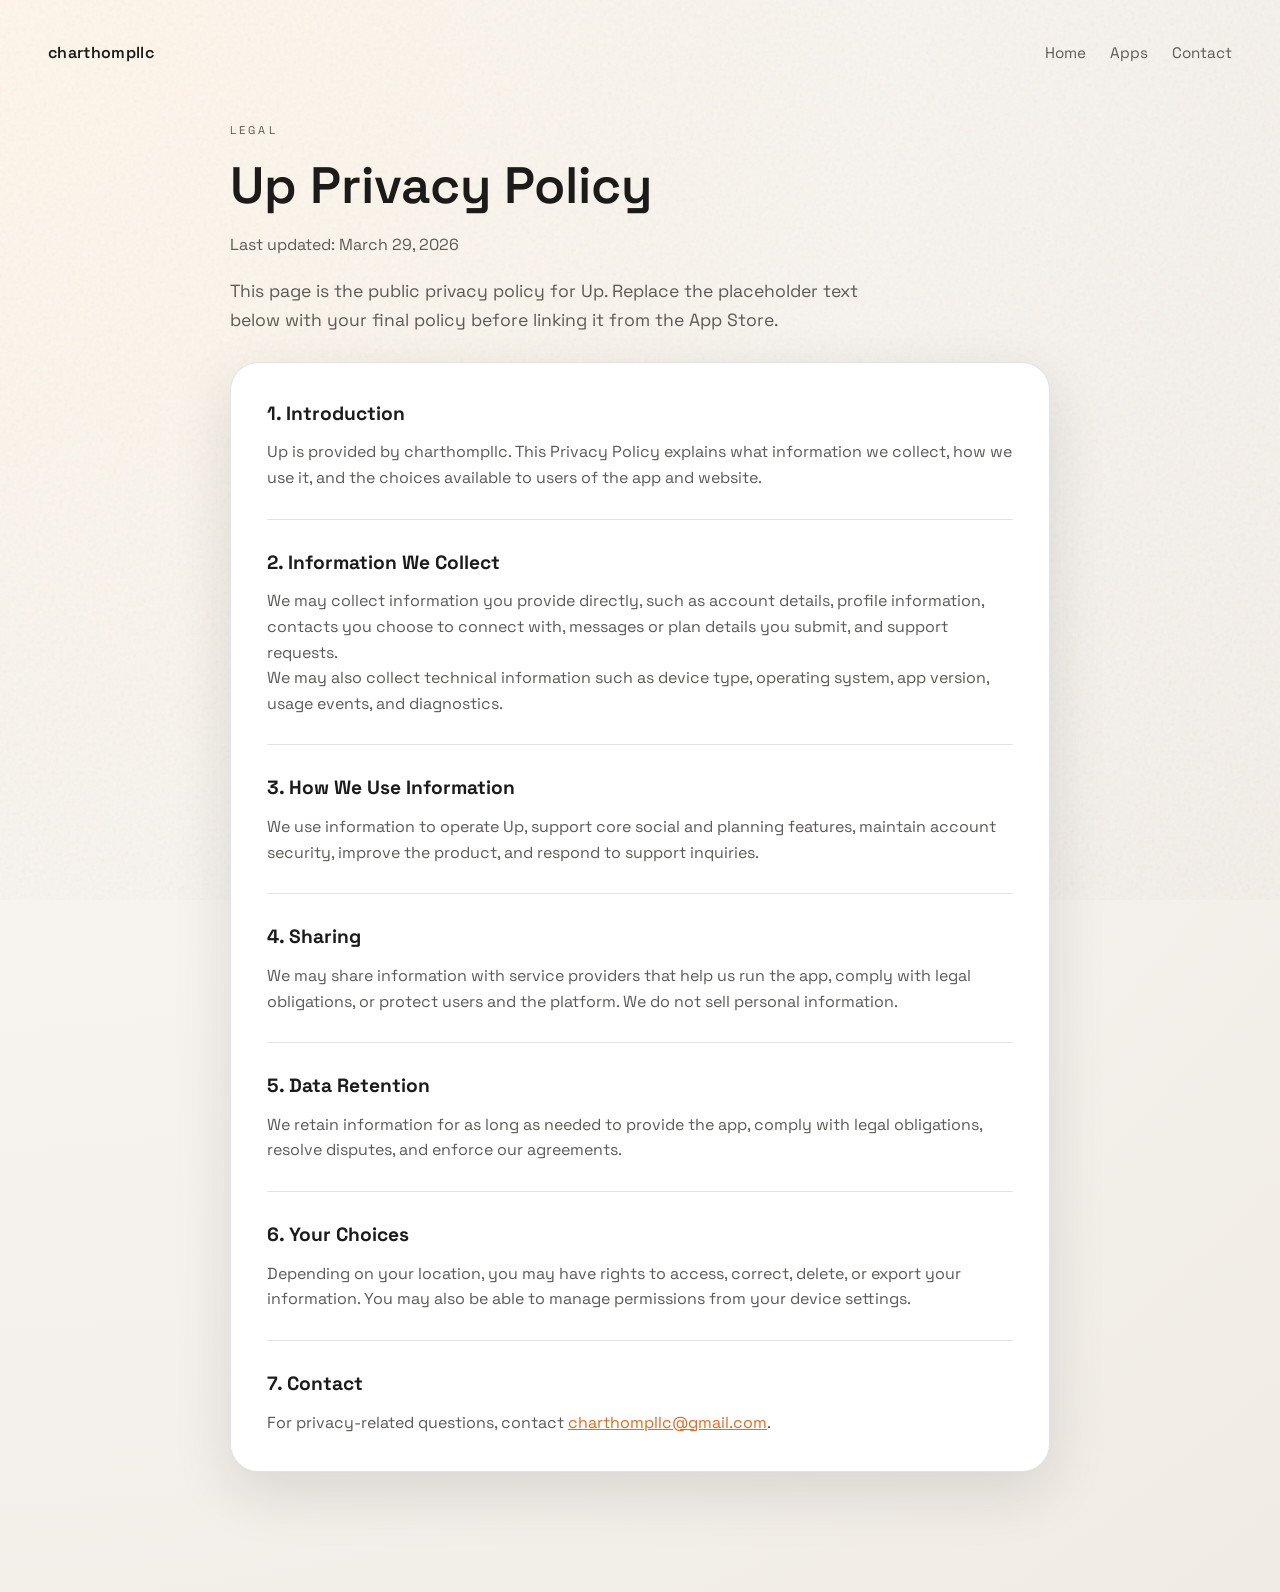
==== up-privacy-policy.html @ 117a2d9e "privacy policy scaffolding" ====
<!doctype html>
<html lang="en">
  <head>
    <meta charset="utf-8" />
    <meta name="viewport" content="width=device-width, initial-scale=1" />
    <title>Up Privacy Policy | charthompllc</title>
    <meta
      name="description"
      content="Privacy Policy for Up, a charthompllc app."
    />
    <link rel="preconnect" href="https://fonts.googleapis.com" />
    <link rel="preconnect" href="https://fonts.gstatic.com" crossorigin />
    <link
      href="https://fonts.googleapis.com/css2?family=Space+Grotesk:wght@300;400;500;600;700&family=Source+Serif+4:wght@300;400;500;600&display=swap"
      rel="stylesheet"
    />
    <link rel="stylesheet" href="styles.css" />
  </head>
  <body>
    <div class="grain"></div>
    <main class="legal-page">
      <nav class="nav legal-nav">
        <div class="logo">charthompllc</div>
        <div class="nav-links">
          <a href="index.html">Home</a>
          <a href="index.html#apps">Apps</a>
          <a href="index.html#contact">Contact</a>
        </div>
      </nav>

      <section class="legal-shell">
        <p class="eyebrow">Legal</p>
        <h1>Up Privacy Policy</h1>
        <p class="legal-meta">Last updated: March 29, 2026</p>
        <p class="lead legal-lead">
          This page is the public privacy policy for Up. Replace the placeholder
          text below with your final policy before linking it from the App Store.
        </p>

        <div class="legal-card">
          <section class="legal-section">
            <h2>1. Introduction</h2>
            <p>
              Up is provided by charthompllc. This Privacy Policy explains what
              information we collect, how we use it, and the choices available
              to users of the app and website.
            </p>
          </section>

          <section class="legal-section">
            <h2>2. Information We Collect</h2>
            <p>
              We may collect information you provide directly, such as account
              details, profile information, contacts you choose to connect with,
              messages or plan details you submit, and support requests.
            </p>
            <p>
              We may also collect technical information such as device type,
              operating system, app version, usage events, and diagnostics.
            </p>
          </section>

          <section class="legal-section">
            <h2>3. How We Use Information</h2>
            <p>
              We use information to operate Up, support core social and planning
              features, maintain account security, improve the product, and
              respond to support inquiries.
            </p>
          </section>

          <section class="legal-section">
            <h2>4. Sharing</h2>
            <p>
              We may share information with service providers that help us run
              the app, comply with legal obligations, or protect users and the
              platform. We do not sell personal information.
            </p>
          </section>

          <section class="legal-section">
            <h2>5. Data Retention</h2>
            <p>
              We retain information for as long as needed to provide the app,
              comply with legal obligations, resolve disputes, and enforce our
              agreements.
            </p>
          </section>

          <section class="legal-section">
            <h2>6. Your Choices</h2>
            <p>
              Depending on your location, you may have rights to access, correct,
              delete, or export your information. You may also be able to manage
              permissions from your device settings.
            </p>
          </section>

          <section class="legal-section">
            <h2>7. Contact</h2>
            <p>
              For privacy-related questions, contact
              <a href="mailto:charthompllc@gmail.com">charthompllc@gmail.com</a>.
            </p>
          </section>
        </div>
      </section>
    </main>
  </body>
</html>
---- styles.css ----
:root {
  color-scheme: light;
  --bg: #f7f4ef;
  --bg-alt: #efe9e0;
  --ink: #1c1b19;
  --muted: #5c5a55;
  --accent: #ff7b2f;
  --accent-dark: #e5681f;
  --card: #ffffff;
  --line: rgba(28, 27, 25, 0.12);
  --shadow: 0 20px 60px rgba(28, 27, 25, 0.12);
}

* {
  box-sizing: border-box;
  margin: 0;
  padding: 0;
}

body {
  font-family: "Space Grotesk", "Helvetica Neue", sans-serif;
  color: var(--ink);
  background: radial-gradient(circle at top left, #fff6ea 0%, var(--bg) 45%, #f0ebe5 100%);
  min-height: 100vh;
  line-height: 1.6;
  padding: 32px 48px 48px;
  position: relative;
  overflow-x: hidden;
}

.grain {
  position: fixed;
  inset: 0;
  background-image: url("data:image/svg+xml,%3Csvg viewBox='0 0 200 200' xmlns='http://www.w3.org/2000/svg'%3E%3Cfilter id='n'%3E%3CfeTurbulence type='fractalNoise' baseFrequency='1.1' numOctaves='2' stitchTiles='stitch'/%3E%3C/filter%3E%3Crect width='200' height='200' filter='url(%23n)' opacity='0.08'/%3E%3C/svg%3E");
  mix-blend-mode: multiply;
  pointer-events: none;
  z-index: 0;
}

.site-header,
main,
.site-footer {
  position: relative;
  z-index: 1;
}

.nav {
  display: flex;
  justify-content: space-between;
  align-items: center;
  padding: 8px 0 40px;
}

.logo {
  font-weight: 600;
  letter-spacing: 0.02em;
  text-transform: lowercase;
}

.nav-links {
  display: flex;
  gap: 24px;
}

.nav a {
  color: var(--muted);
  text-decoration: none;
  font-size: 0.95rem;
  transition: color 0.2s ease;
}

.nav a:hover {
  color: var(--ink);
}

.hero {
  display: grid;
  grid-template-columns: minmax(0, 1.1fr) minmax(0, 0.9fr);
  gap: 48px;
  align-items: center;
  padding: 32px 0 56px;
}

.eyebrow {
  text-transform: uppercase;
  letter-spacing: 0.28em;
  font-size: 0.7rem;
  color: var(--muted);
  margin-bottom: 18px;
}

h1 {
  font-size: clamp(2.6rem, 4vw, 4rem);
  line-height: 1.1;
  font-weight: 600;
  margin-bottom: 18px;
}

.lead {
  font-size: 1.1rem;
  color: var(--muted);
  max-width: 520px;
}

.cta-row {
  display: flex;
  gap: 16px;
  margin-top: 28px;
}

.btn {
  display: inline-flex;
  align-items: center;
  justify-content: center;
  padding: 12px 22px;
  border-radius: 999px;
  font-weight: 500;
  text-decoration: none;
  border: 1px solid transparent;
  transition: transform 0.2s ease, box-shadow 0.2s ease;
}

.btn.primary {
  background: var(--accent);
  color: #fff;
  box-shadow: 0 14px 30px rgba(255, 123, 47, 0.35);
}

.btn.primary:hover {
  transform: translateY(-2px);
  box-shadow: 0 18px 36px rgba(255, 123, 47, 0.35);
}

.btn.ghost {
  border-color: var(--line);
  color: var(--ink);
  background: rgba(255, 255, 255, 0.6);
}

.hero-card {
  background: var(--card);
  border-radius: 28px;
  padding: 28px;
  box-shadow: var(--shadow);
  border: 1px solid rgba(255, 255, 255, 0.6);
  backdrop-filter: blur(12px);
}

.card-top {
  display: flex;
  justify-content: space-between;
  align-items: center;
  margin-bottom: 18px;
}

.pill {
  padding: 6px 14px;
  border-radius: 999px;
  font-size: 0.75rem;
  background: var(--bg-alt);
  color: var(--muted);
}

.date {
  font-size: 0.85rem;
  color: var(--muted);
}

.hero-card h2 {
  font-size: 1.7rem;
  margin-bottom: 12px;
}

.hero-card p {
  color: var(--muted);
  margin-bottom: 20px;
}

.card-meta {
  display: grid;
  gap: 12px;
  grid-template-columns: repeat(2, minmax(0, 1fr));
}

.meta-label {
  display: block;
  font-size: 0.7rem;
  text-transform: uppercase;
  letter-spacing: 0.2em;
  color: var(--muted);
}

.meta-value {
  font-weight: 500;
}

.section {
  padding: 72px 0;
}

.section-header h2 {
  font-size: clamp(2rem, 3vw, 3rem);
  line-height: 1.2;
  max-width: 720px;
  margin-bottom: 16px;
}

.section-subtitle {
  color: var(--muted);
  max-width: 600px;
}

.app-grid {
  display: grid;
  grid-template-columns: repeat(2, minmax(0, 1fr));
  gap: 24px;
  margin-top: 36px;
}

.app-card {
  background: var(--card);
  border-radius: 24px;
  padding: 26px;
  border: 1px solid var(--line);
  box-shadow: 0 14px 40px rgba(28, 27, 25, 0.08);
}

.app-card.muted {
  background: #f6f1ea;
}

.app-header {
  display: flex;
  justify-content: space-between;
  align-items: center;
  margin-bottom: 8px;
}

.tag {
  font-size: 0.75rem;
  padding: 4px 12px;
  border-radius: 999px;
  background: rgba(255, 123, 47, 0.12);
  color: var(--accent-dark);
}

.app-subtitle {
  font-family: "Source Serif 4", serif;
  font-size: 1.1rem;
  color: var(--muted);
  margin-bottom: 16px;
}

.app-list {
  list-style: none;
  display: grid;
  gap: 8px;
  margin: 18px 0 16px;
}

.app-list li::before {
  content: "•";
  color: var(--accent-dark);
  margin-right: 8px;
}

.text-link {
  border: none;
  background: none;
  font-family: inherit;
  color: var(--muted);
  padding: 0;
  cursor: not-allowed;
}

.app-links {
  display: grid;
  gap: 10px;
}

.live-link {
  cursor: pointer;
  text-decoration: none;
}

.live-link:hover {
  color: var(--ink);
}

.legal-page {
  position: relative;
  z-index: 1;
}

.legal-nav {
  padding-bottom: 24px;
}

.legal-shell {
  max-width: 820px;
  margin: 0 auto;
  padding: 32px 0 72px;
}

.legal-meta {
  color: var(--muted);
  margin-bottom: 20px;
}

.legal-lead {
  max-width: 680px;
}

.legal-card {
  margin-top: 28px;
  background: var(--card);
  border: 1px solid var(--line);
  border-radius: 28px;
  box-shadow: var(--shadow);
  padding: 36px;
}

.legal-section + .legal-section {
  margin-top: 28px;
  padding-top: 28px;
  border-top: 1px solid var(--line);
}

.legal-section h2 {
  font-size: 1.2rem;
  margin-bottom: 10px;
}

.legal-section p {
  color: var(--muted);
}

.legal-section a {
  color: var(--accent-dark);
}

.about {
  background: linear-gradient(135deg, rgba(255, 123, 47, 0.08), rgba(255, 255, 255, 0));
  border-radius: 32px;
  padding: 72px 40px;
}

.about-grid {
  display: grid;
  grid-template-columns: minmax(0, 1fr) minmax(0, 1fr);
  gap: 32px;
}

.about-grid h2 {
  font-size: clamp(2rem, 3vw, 2.8rem);
  line-height: 1.2;
}

.about-grid p {
  color: var(--muted);
  margin-bottom: 24px;
}

.about-stats {
  display: grid;
  grid-template-columns: repeat(3, minmax(0, 1fr));
  gap: 16px;
}

.stat {
  font-size: 1.6rem;
  font-weight: 600;
}

.stat-label {
  display: block;
  font-size: 0.75rem;
  text-transform: uppercase;
  letter-spacing: 0.2em;
  color: var(--muted);
}

.contact-card {
  display: grid;
  grid-template-columns: minmax(0, 1.2fr) minmax(0, 0.8fr);
  gap: 24px;
  background: var(--card);
  border-radius: 28px;
  padding: 36px;
  border: 1px solid var(--line);
  box-shadow: var(--shadow);
}

.contact-actions {
  display: flex;
  flex-direction: column;
  gap: 12px;
  justify-content: center;
}

.footnote {
  font-size: 0.85rem;
  color: var(--muted);
}

.site-footer {
  display: grid;
  grid-template-columns: minmax(0, 1fr) minmax(0, 1fr);
  gap: 16px;
  padding: 48px 0 0;
  color: var(--muted);
}

.footer-links {
  display: flex;
  gap: 16px;
  justify-content: flex-end;
}

.footer-links a {
  color: var(--muted);
  text-decoration: none;
}

.copyright {
  grid-column: 1 / -1;
  font-size: 0.85rem;
  color: var(--muted);
  border-top: 1px solid var(--line);
  padding-top: 16px;
}

@media (max-width: 900px) {
  body {
    padding: 24px;
  }

  .hero {
    grid-template-columns: 1fr;
  }

  .nav {
    flex-direction: column;
    gap: 16px;
  }

  .nav-links {
    flex-wrap: wrap;
    justify-content: center;
  }

  .app-grid,
  .about-grid,
  .contact-card,
  .site-footer {
    grid-template-columns: 1fr;
  }

  .about {
    padding: 56px 24px;
  }

  .legal-card {
    padding: 28px;
  }

  .footer-links {
    justify-content: flex-start;
  }
}

@media (max-width: 600px) {
  .cta-row {
    flex-direction: column;
    align-items: flex-start;
  }

  .contact-card {
    padding: 28px;
  }
}
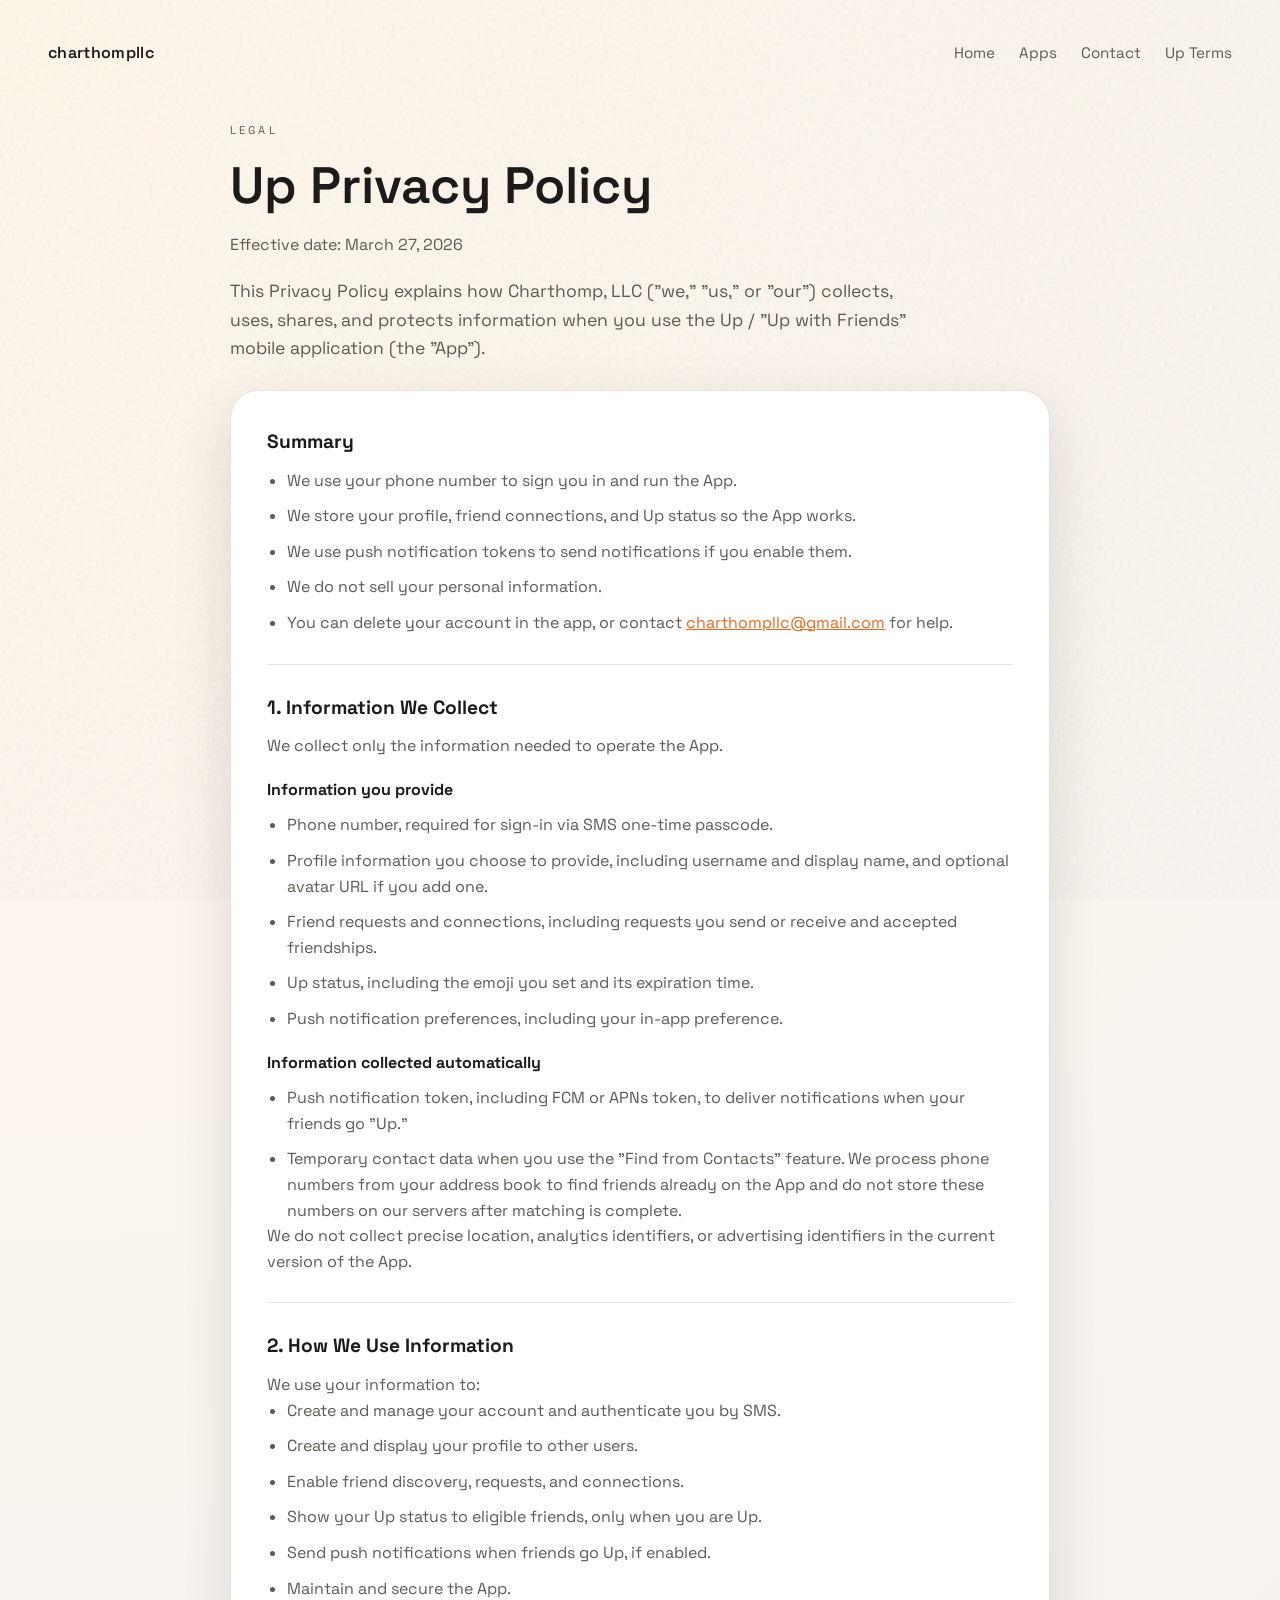
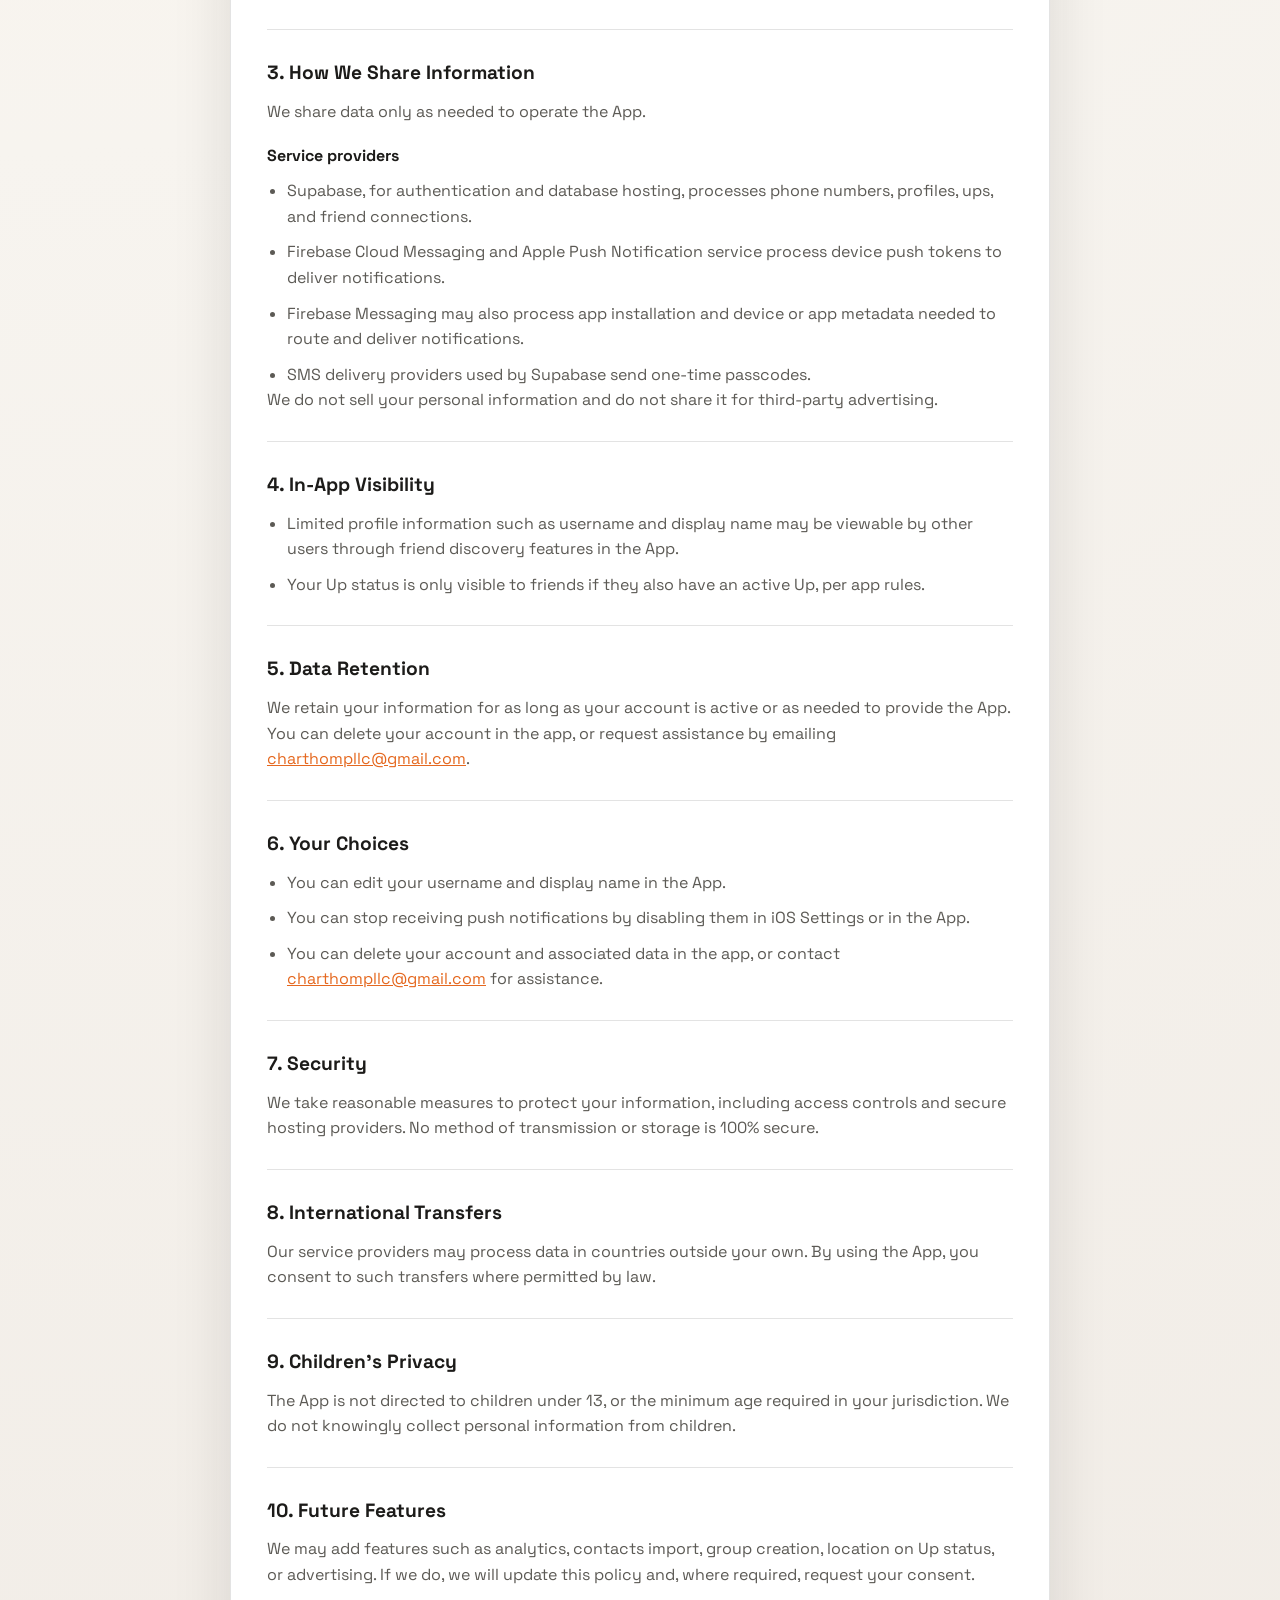
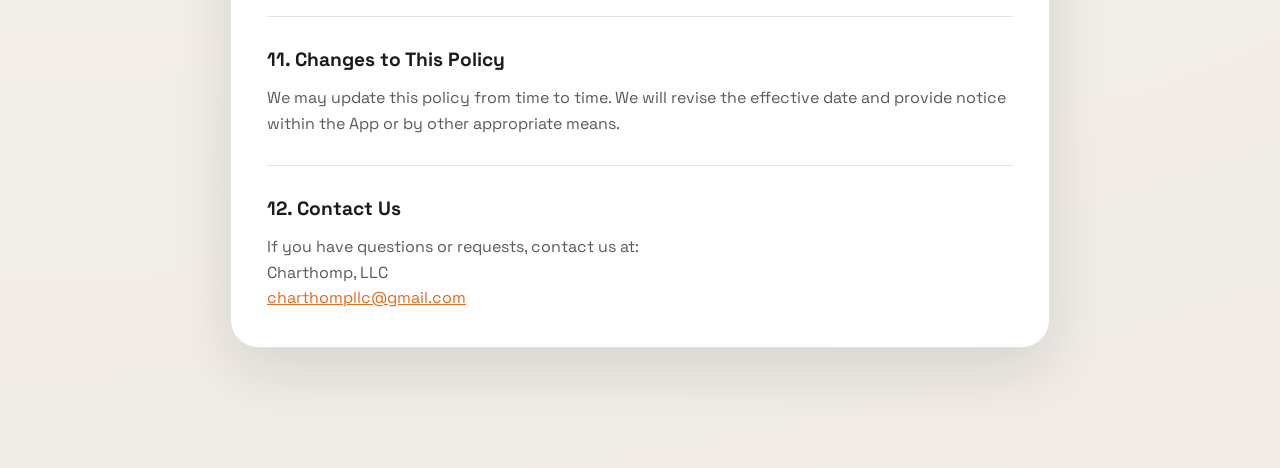
==== commit 6ff17194: "use action policy and tos" ====
--- a/up-privacy-policy.html
+++ b/up-privacy-policy.html
@@ -25,82 +25,167 @@
           <a href="index.html">Home</a>
           <a href="index.html#apps">Apps</a>
           <a href="index.html#contact">Contact</a>
+          <a href="up-terms-of-service.html">Up Terms</a>
         </div>
       </nav>
 
       <section class="legal-shell">
         <p class="eyebrow">Legal</p>
         <h1>Up Privacy Policy</h1>
-        <p class="legal-meta">Last updated: March 29, 2026</p>
+        <p class="legal-meta">Effective date: March 27, 2026</p>
         <p class="lead legal-lead">
-          This page is the public privacy policy for Up. Replace the placeholder
-          text below with your final policy before linking it from the App Store.
+          This Privacy Policy explains how Charthomp, LLC ("we," "us," or
+          "our") collects, uses, shares, and protects information when you use
+          the Up / "Up with Friends" mobile application (the "App").
         </p>
 
         <div class="legal-card">
           <section class="legal-section">
-            <h2>1. Introduction</h2>
+            <h2>Summary</h2>
+            <ul class="legal-list">
+              <li>We use your phone number to sign you in and run the App.</li>
+              <li>We store your profile, friend connections, and Up status so the App works.</li>
+              <li>We use push notification tokens to send notifications if you enable them.</li>
+              <li>We do not sell your personal information.</li>
+              <li>
+                You can delete your account in the app, or contact
+                <a href="mailto:charthompllc@gmail.com">charthompllc@gmail.com</a>
+                for help.
+              </li>
+            </ul>
+          </section>
+
+          <section class="legal-section">
+            <h2>1. Information We Collect</h2>
+            <p>We collect only the information needed to operate the App.</p>
+            <h3>Information you provide</h3>
+            <ul class="legal-list">
+              <li>Phone number, required for sign-in via SMS one-time passcode.</li>
+              <li>Profile information you choose to provide, including username and display name, and optional avatar URL if you add one.</li>
+              <li>Friend requests and connections, including requests you send or receive and accepted friendships.</li>
+              <li>Up status, including the emoji you set and its expiration time.</li>
+              <li>Push notification preferences, including your in-app preference.</li>
+            </ul>
+            <h3>Information collected automatically</h3>
+            <ul class="legal-list">
+              <li>Push notification token, including FCM or APNs token, to deliver notifications when your friends go "Up."</li>
+              <li>Temporary contact data when you use the "Find from Contacts" feature. We process phone numbers from your address book to find friends already on the App and do not store these numbers on our servers after matching is complete.</li>
+            </ul>
             <p>
-              Up is provided by charthompllc. This Privacy Policy explains what
-              information we collect, how we use it, and the choices available
-              to users of the app and website.
+              We do not collect precise location, analytics identifiers, or
+              advertising identifiers in the current version of the App.
             </p>
           </section>
 
           <section class="legal-section">
-            <h2>2. Information We Collect</h2>
+            <h2>2. How We Use Information</h2>
+            <p>We use your information to:</p>
+            <ul class="legal-list">
+              <li>Create and manage your account and authenticate you by SMS.</li>
+              <li>Create and display your profile to other users.</li>
+              <li>Enable friend discovery, requests, and connections.</li>
+              <li>Show your Up status to eligible friends, only when you are Up.</li>
+              <li>Send push notifications when friends go Up, if enabled.</li>
+              <li>Maintain and secure the App.</li>
+            </ul>
+          </section>
+
+          <section class="legal-section">
+            <h2>3. How We Share Information</h2>
+            <p>We share data only as needed to operate the App.</p>
+            <h3>Service providers</h3>
+            <ul class="legal-list">
+              <li>Supabase, for authentication and database hosting, processes phone numbers, profiles, ups, and friend connections.</li>
+              <li>Firebase Cloud Messaging and Apple Push Notification service process device push tokens to deliver notifications.</li>
+              <li>Firebase Messaging may also process app installation and device or app metadata needed to route and deliver notifications.</li>
+              <li>SMS delivery providers used by Supabase send one-time passcodes.</li>
+            </ul>
             <p>
-              We may collect information you provide directly, such as account
-              details, profile information, contacts you choose to connect with,
-              messages or plan details you submit, and support requests.
-            </p>
-            <p>
-              We may also collect technical information such as device type,
-              operating system, app version, usage events, and diagnostics.
+              We do not sell your personal information and do not share it for
+              third-party advertising.
             </p>
           </section>
 
           <section class="legal-section">
-            <h2>3. How We Use Information</h2>
-            <p>
-              We use information to operate Up, support core social and planning
-              features, maintain account security, improve the product, and
-              respond to support inquiries.
-            </p>
-          </section>
-
-          <section class="legal-section">
-            <h2>4. Sharing</h2>
-            <p>
-              We may share information with service providers that help us run
-              the app, comply with legal obligations, or protect users and the
-              platform. We do not sell personal information.
-            </p>
+            <h2>4. In-App Visibility</h2>
+            <ul class="legal-list">
+              <li>Limited profile information such as username and display name may be viewable by other users through friend discovery features in the App.</li>
+              <li>Your Up status is only visible to friends if they also have an active Up, per app rules.</li>
+            </ul>
           </section>
 
           <section class="legal-section">
             <h2>5. Data Retention</h2>
             <p>
-              We retain information for as long as needed to provide the app,
-              comply with legal obligations, resolve disputes, and enforce our
-              agreements.
+              We retain your information for as long as your account is active
+              or as needed to provide the App. You can delete your account in
+              the app, or request assistance by emailing
+              <a href="mailto:charthompllc@gmail.com">charthompllc@gmail.com</a>.
             </p>
           </section>
 
           <section class="legal-section">
             <h2>6. Your Choices</h2>
+            <ul class="legal-list">
+              <li>You can edit your username and display name in the App.</li>
+              <li>You can stop receiving push notifications by disabling them in iOS Settings or in the App.</li>
+              <li>You can delete your account and associated data in the app, or contact <a href="mailto:charthompllc@gmail.com">charthompllc@gmail.com</a> for assistance.</li>
+            </ul>
+          </section>
+
+          <section class="legal-section">
+            <h2>7. Security</h2>
             <p>
-              Depending on your location, you may have rights to access, correct,
-              delete, or export your information. You may also be able to manage
-              permissions from your device settings.
+              We take reasonable measures to protect your information, including
+              access controls and secure hosting providers. No method of
+              transmission or storage is 100% secure.
             </p>
           </section>
 
           <section class="legal-section">
-            <h2>7. Contact</h2>
+            <h2>8. International Transfers</h2>
             <p>
-              For privacy-related questions, contact
-              <a href="mailto:charthompllc@gmail.com">charthompllc@gmail.com</a>.
+              Our service providers may process data in countries outside your
+              own. By using the App, you consent to such transfers where
+              permitted by law.
+            </p>
+          </section>
+
+          <section class="legal-section">
+            <h2>9. Children's Privacy</h2>
+            <p>
+              The App is not directed to children under 13, or the minimum age
+              required in your jurisdiction. We do not knowingly collect
+              personal information from children.
+            </p>
+          </section>
+
+          <section class="legal-section">
+            <h2>10. Future Features</h2>
+            <p>
+              We may add features such as analytics, contacts import, group
+              creation, location on Up status, or advertising. If we do, we will
+              update this policy and, where required, request your consent.
+            </p>
+          </section>
+
+          <section class="legal-section">
+            <h2>11. Changes to This Policy</h2>
+            <p>
+              We may update this policy from time to time. We will revise the
+              effective date and provide notice within the App or by other
+              appropriate means.
+            </p>
+          </section>
+
+          <section class="legal-section">
+            <h2>12. Contact Us</h2>
+            <p>
+              If you have questions or requests, contact us at:
+            </p>
+            <p>Charthomp, LLC</p>
+            <p>
+              <a href="mailto:charthompllc@gmail.com">charthompllc@gmail.com</a>
             </p>
           </section>
         </div>
--- a/styles.css
+++ b/styles.css
@@ -331,12 +331,24 @@
   margin-bottom: 10px;
 }
 
+.legal-section h3 {
+  font-size: 1rem;
+  margin: 18px 0 10px;
+}
+
 .legal-section p {
   color: var(--muted);
 }
 
 .legal-section a {
   color: var(--accent-dark);
+}
+
+.legal-list {
+  color: var(--muted);
+  display: grid;
+  gap: 10px;
+  margin-left: 20px;
 }
 
 .about {
